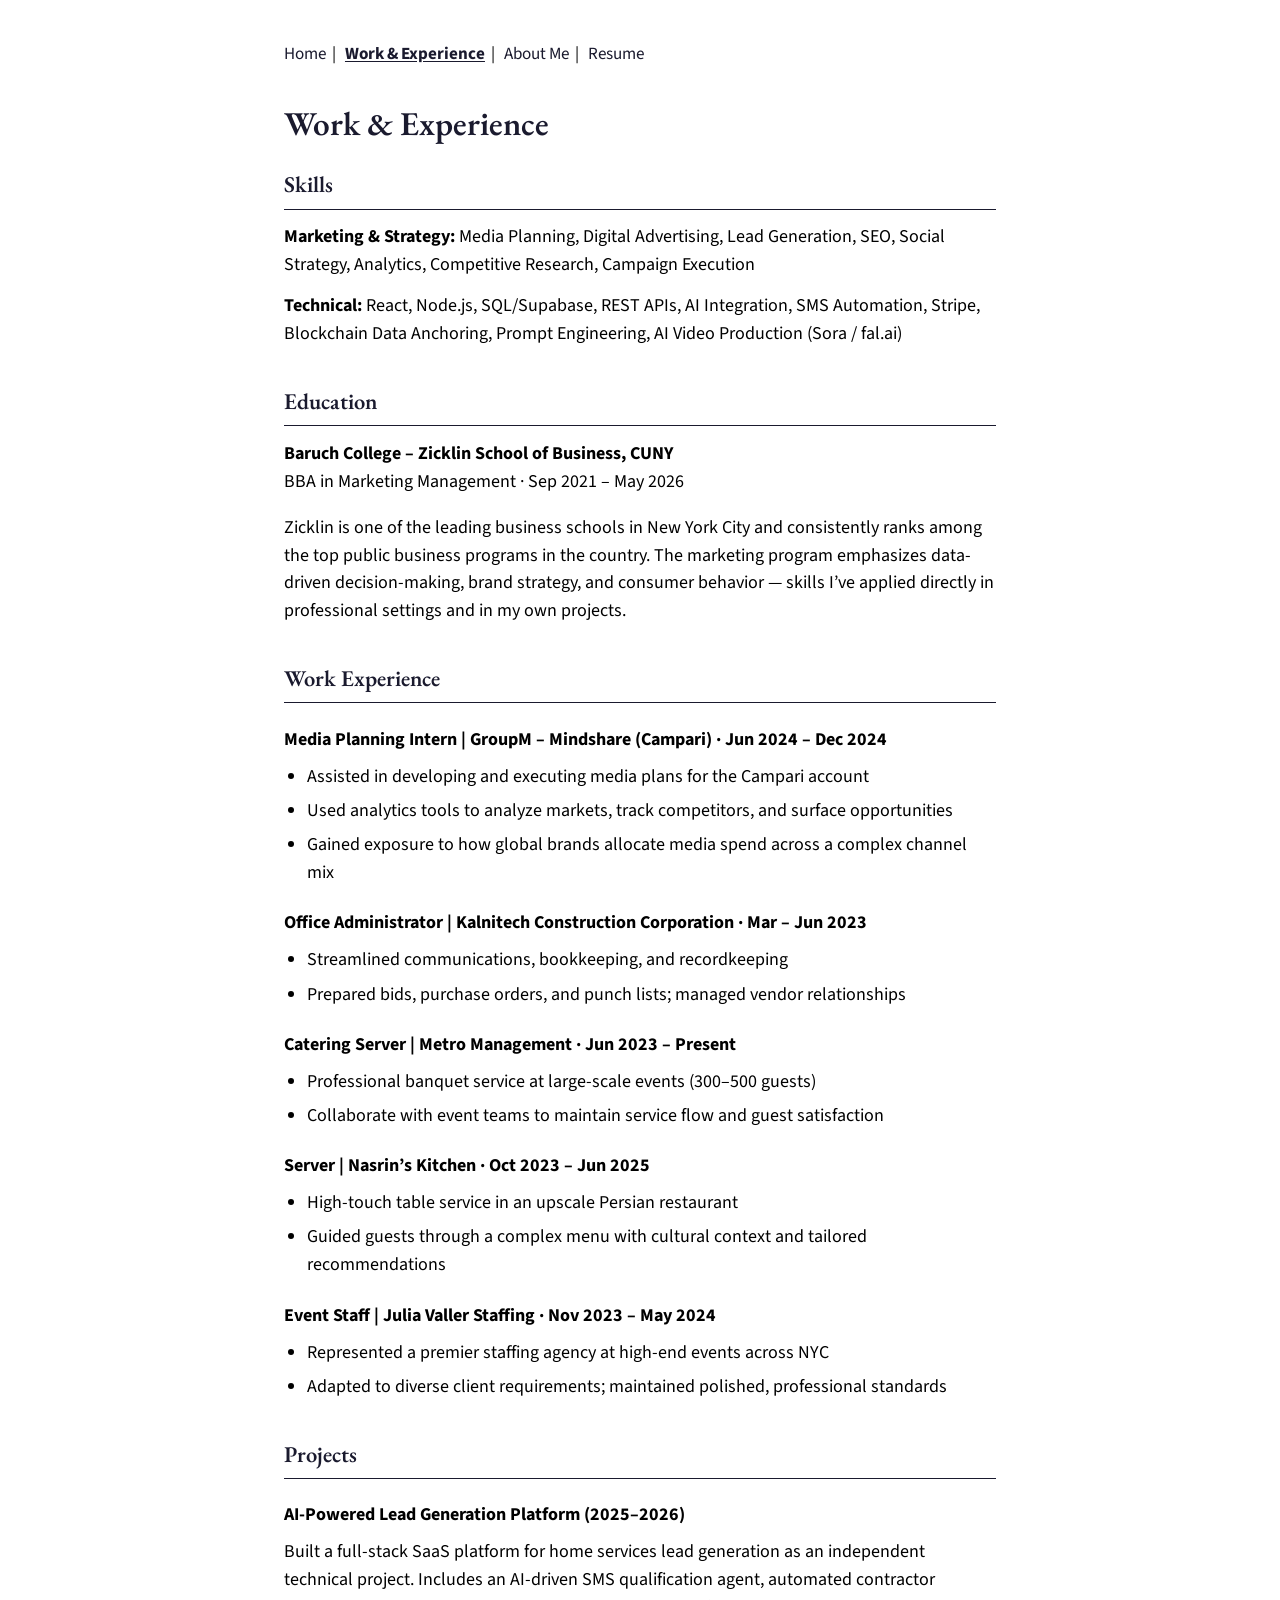
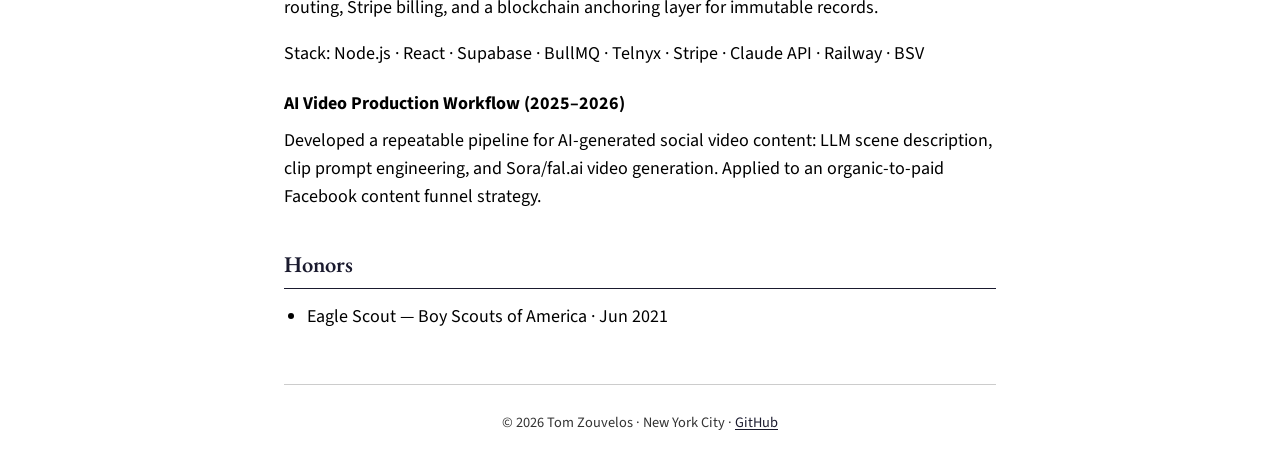
==== work.html @ a4581c30 "Add static personal site for GitHub Pages (HTML/CSS, SEO, sitemap) Made-with: Cursor" ====
<!DOCTYPE html>
<html lang="en">
<head>
  <meta charset="utf-8">
  <meta name="viewport" content="width=device-width, initial-scale=1">
  <title>Tom Zouvelos | Work &amp; Experience</title>
  <meta name="description" content="Tom Zouvelos — Marketing Management student at Baruch College Zicklin School of Business, CUNY. Media planning, digital marketing, and technical product development. New York City.">
  <meta name="keywords" content="Tom Zouvelos, Baruch College, Zicklin School of Business, marketing student NYC, GroupM Mindshare intern">
  <link rel="preconnect" href="https://fonts.googleapis.com">
  <link rel="preconnect" href="https://fonts.gstatic.com" crossorigin>
  <link href="https://fonts.googleapis.com/css2?family=EB+Garamond:ital,wght@0,400;0,600;1,400&family=Source+Sans+3:ital,wght@0,400;0,600;1,400&display=swap" rel="stylesheet">
  <link rel="stylesheet" href="style.css">
</head>
<body>
  <div class="site-wrap">
    <nav class="site-nav" aria-label="Primary">
      <a href="index.html">Home</a><span class="sep">|</span>
      <a href="work.html" class="nav-active">Work &amp; Experience</a><span class="sep">|</span>
      <a href="extra.html">About Me</a><span class="sep">|</span>
      <a href="resume.pdf" download="Tom_Zouvelos_Resume.pdf">Resume</a>
    </nav>

    <main>
      <h1>Work &amp; Experience</h1>

      <h2>Skills</h2>
      <div class="skills-block">
        <p><span class="skills-label">Marketing &amp; Strategy:</span> Media Planning, Digital Advertising, Lead Generation, SEO, Social Strategy, Analytics, Competitive Research, Campaign Execution</p>
        <p><span class="skills-label">Technical:</span> React, Node.js, SQL/Supabase, REST APIs, AI Integration, SMS Automation, Stripe, Blockchain Data Anchoring, Prompt Engineering, AI Video Production (Sora / fal.ai)</p>
      </div>

      <h2>Education</h2>
      <p><strong>Baruch College – Zicklin School of Business, CUNY</strong><br>
        BBA in Marketing Management · Sep 2021 – May 2026</p>
      <p>Zicklin is one of the leading business schools in New York City and consistently ranks among the top public business programs in the country. The marketing program emphasizes data-driven decision-making, brand strategy, and consumer behavior — skills I’ve applied directly in professional settings and in my own projects.</p>

      <h2>Work Experience</h2>

      <p class="job-title">Media Planning Intern | GroupM – Mindshare (Campari) · Jun 2024 – Dec 2024</p>
      <ul>
        <li>Assisted in developing and executing media plans for the Campari account</li>
        <li>Used analytics tools to analyze markets, track competitors, and surface opportunities</li>
        <li>Gained exposure to how global brands allocate media spend across a complex channel mix</li>
      </ul>

      <p class="job-title">Office Administrator | Kalnitech Construction Corporation · Mar – Jun 2023</p>
      <ul>
        <li>Streamlined communications, bookkeeping, and recordkeeping</li>
        <li>Prepared bids, purchase orders, and punch lists; managed vendor relationships</li>
      </ul>

      <p class="job-title">Catering Server | Metro Management · Jun 2023 – Present</p>
      <ul>
        <li>Professional banquet service at large-scale events (300–500 guests)</li>
        <li>Collaborate with event teams to maintain service flow and guest satisfaction</li>
      </ul>

      <p class="job-title">Server | Nasrin’s Kitchen · Oct 2023 – Jun 2025</p>
      <ul>
        <li>High-touch table service in an upscale Persian restaurant</li>
        <li>Guided guests through a complex menu with cultural context and tailored recommendations</li>
      </ul>

      <p class="job-title">Event Staff | Julia Valler Staffing · Nov 2023 – May 2024</p>
      <ul>
        <li>Represented a premier staffing agency at high-end events across NYC</li>
        <li>Adapted to diverse client requirements; maintained polished, professional standards</li>
      </ul>

      <h2>Projects</h2>

      <p class="job-title">AI-Powered Lead Generation Platform (2025–2026)</p>
      <p>Built a full-stack SaaS platform for home services lead generation as an independent technical project. Includes an AI-driven SMS qualification agent, automated contractor routing, Stripe billing, and a blockchain anchoring layer for immutable records.</p>
      <p>Stack: Node.js · React · Supabase · BullMQ · Telnyx · Stripe · Claude API · Railway · BSV</p>

      <p class="job-title">AI Video Production Workflow (2025–2026)</p>
      <p>Developed a repeatable pipeline for AI-generated social video content: LLM scene description, clip prompt engineering, and Sora/fal.ai video generation. Applied to an organic-to-paid Facebook content funnel strategy.</p>

      <h2>Honors</h2>
      <ul>
        <li>Eagle Scout — Boy Scouts of America · Jun 2021</li>
      </ul>
    </main>

    <footer class="site-footer">
      © 2026 Tom Zouvelos · New York City · <a href="#">GitHub</a>
    </footer>
  </div>
</body>
</html>
---- style.css ----
/* Tom Zouvelos — shared styles (chulkim.net–inspired, academic minimal) */

:root {
  --accent: #1a1a2e;
  --text: #000;
  --bg: #fff;
  --font-heading: "EB Garamond", Georgia, "Times New Roman", serif;
  --font-body: "Source Sans 3", system-ui, -apple-system, sans-serif;
}

*,
*::before,
*::after {
  box-sizing: border-box;
}

html {
  font-size: 18px;
  -webkit-text-size-adjust: 100%;
}

body {
  margin: 0;
  font-family: var(--font-body);
  font-weight: 400;
  line-height: 1.55;
  color: var(--text);
  background: var(--bg);
}

.site-wrap {
  max-width: 760px;
  margin: 0 auto;
  padding: 40px 24px;
}

a {
  color: var(--accent);
  text-decoration: underline;
  text-underline-offset: 2px;
}

a:hover {
  text-decoration-thickness: 2px;
}

.site-nav {
  font-size: 0.95rem;
  margin-bottom: 2rem;
  line-height: 1.6;
}

.site-nav a {
  text-decoration: none;
}

.site-nav a:hover {
  text-decoration: underline;
}

.site-nav .sep {
  margin: 0 0.35em;
  color: var(--text);
  text-decoration: none;
}

.site-nav a.nav-active {
  font-weight: 700;
  text-decoration: underline;
}

h1 {
  font-family: var(--font-heading);
  font-weight: 600;
  font-size: 1.85rem;
  color: var(--accent);
  margin: 0 0 1.25rem;
  line-height: 1.25;
}

h2 {
  font-family: var(--font-heading);
  font-weight: 600;
  font-size: 1.25rem;
  color: var(--accent);
  margin: 2rem 0 0.75rem;
  padding-bottom: 0.35rem;
  border-bottom: 1px solid var(--accent);
}

h2:first-of-type {
  margin-top: 1.25rem;
}

.intro-block h1 {
  margin-bottom: 0.35rem;
}

.tagline {
  margin: 0;
  font-size: 1rem;
}

.institution {
  margin: 0.15rem 0 0;
  font-size: 0.98rem;
}

.quick-links {
  margin: 1.25rem 0 0;
  font-size: 0.95rem;
  line-height: 1.7;
}

.quick-links .sep-inline {
  margin: 0 0.5em;
}

.headshot {
  float: left;
  width: 160px;
  height: 160px;
  margin-right: 24px;
  margin-bottom: 8px;
  border-radius: 4px;
  overflow: hidden;
  position: relative;
  background: var(--accent);
  display: flex;
  align-items: center;
  justify-content: center;
  flex-shrink: 0;
}

.headshot-img {
  position: absolute;
  inset: 0;
  width: 100%;
  height: 100%;
  object-fit: cover;
  z-index: 1;
  border-radius: 4px;
}

.headshot-initials {
  font-family: var(--font-heading);
  font-size: 2.35rem;
  font-weight: 600;
  color: #fff;
  z-index: 0;
  line-height: 1;
}

.intro-block::after {
  content: "";
  display: table;
  clear: both;
}

p {
  margin: 0 0 1rem;
}

ul {
  margin: 0 0 1rem;
  padding-left: 1.25rem;
}

li {
  margin-bottom: 0.35rem;
}

.job-title {
  font-weight: 700;
  margin: 1.25rem 0 0.5rem;
}

.job-title:first-child {
  margin-top: 0;
}

.skills-block p {
  margin-bottom: 0.75rem;
}

.skills-label {
  font-weight: 700;
}

.site-footer {
  margin-top: 3rem;
  padding-top: 1.5rem;
  border-top: 1px solid #ccc;
  text-align: center;
  font-size: 0.8rem;
  color: #333;
}

.site-footer a {
  color: var(--accent);
}
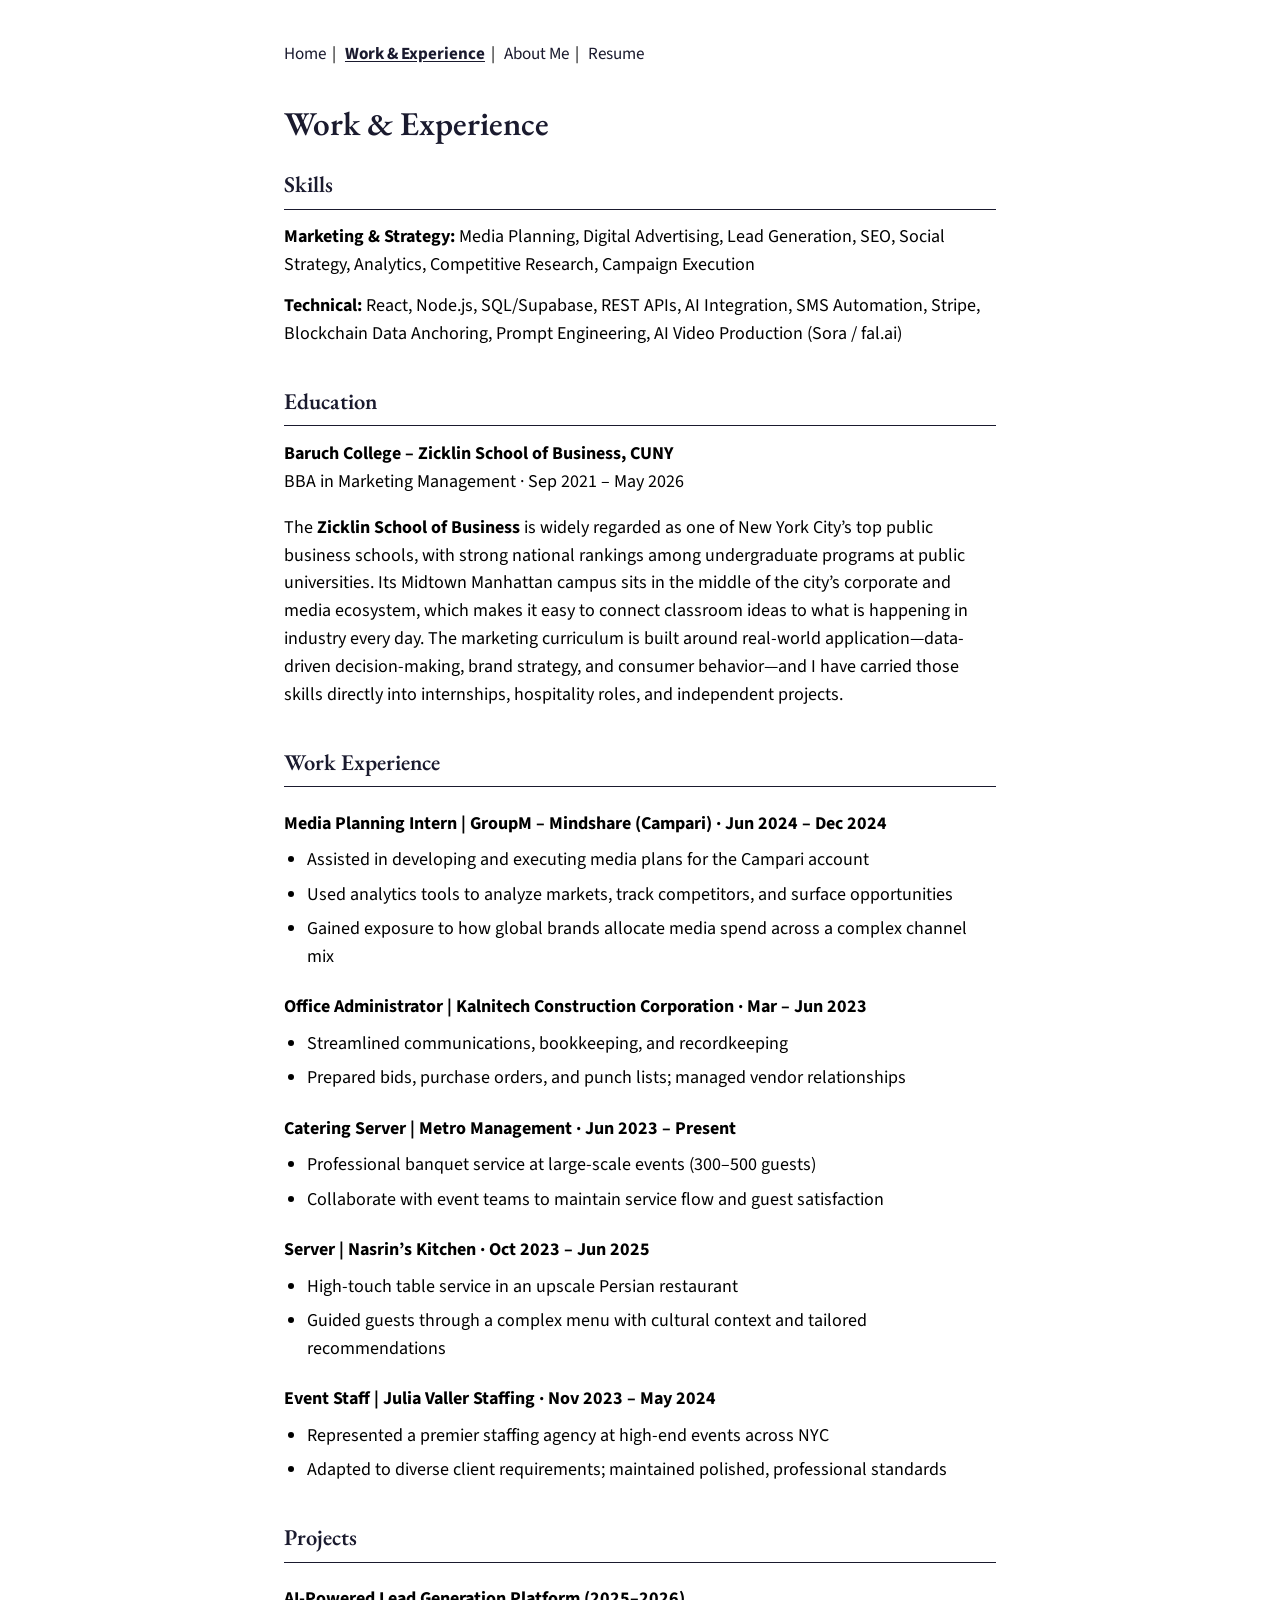
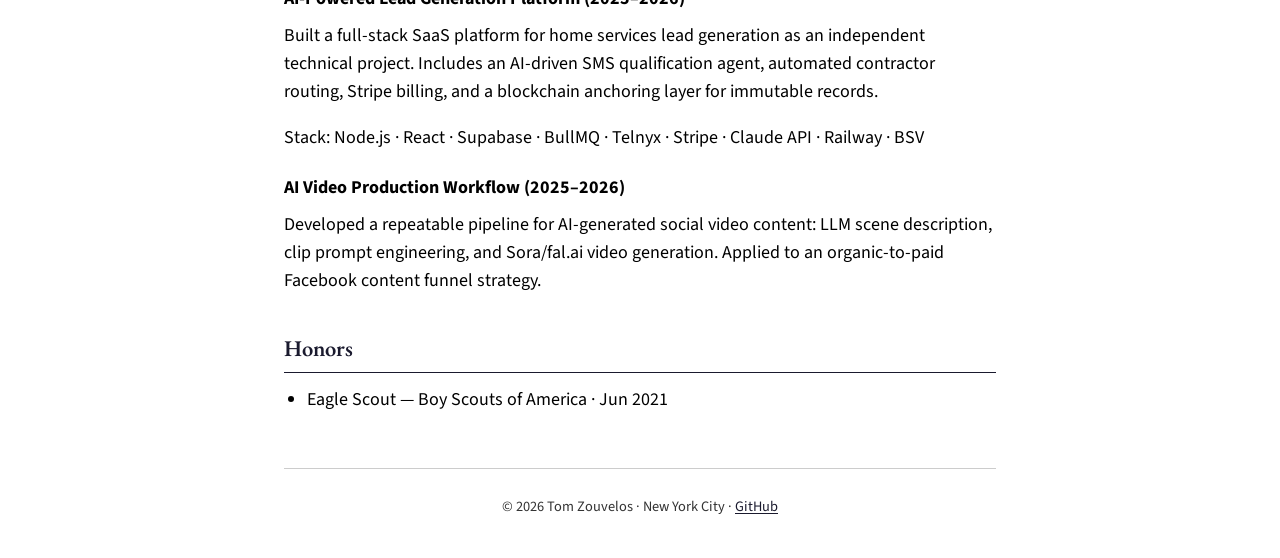
==== commit 30224450: "Expand work.html Education with Zicklin context and Midtown Made-with: Cursor" ====
--- a/work.html
+++ b/work.html
@@ -32,7 +32,7 @@
       <h2>Education</h2>
       <p><strong>Baruch College – Zicklin School of Business, CUNY</strong><br>
         BBA in Marketing Management · Sep 2021 – May 2026</p>
-      <p>Zicklin is one of the leading business schools in New York City and consistently ranks among the top public business programs in the country. The marketing program emphasizes data-driven decision-making, brand strategy, and consumer behavior — skills I’ve applied directly in professional settings and in my own projects.</p>
+      <p>The <strong>Zicklin School of Business</strong> is widely regarded as one of New York City’s top public business schools, with strong national rankings among undergraduate programs at public universities. Its Midtown Manhattan campus sits in the middle of the city’s corporate and media ecosystem, which makes it easy to connect classroom ideas to what is happening in industry every day. The marketing curriculum is built around real-world application—data-driven decision-making, brand strategy, and consumer behavior—and I have carried those skills directly into internships, hospitality roles, and independent projects.</p>
 
       <h2>Work Experience</h2>
 
--- a/style.css
+++ b/style.css
@@ -119,36 +119,19 @@
 .headshot {
   float: left;
   width: 160px;
-  height: 160px;
+  max-width: 100%;
   margin-right: 24px;
   margin-bottom: 8px;
-  border-radius: 4px;
-  overflow: hidden;
-  position: relative;
-  background: var(--accent);
-  display: flex;
-  align-items: center;
-  justify-content: center;
   flex-shrink: 0;
 }
 
-.headshot-img {
-  position: absolute;
-  inset: 0;
-  width: 100%;
-  height: 100%;
-  object-fit: cover;
-  z-index: 1;
+.headshot img {
+  display: block;
+  width: 160px;
+  max-width: 100%;
+  height: auto;
+  object-fit: contain;
   border-radius: 4px;
-}
-
-.headshot-initials {
-  font-family: var(--font-heading);
-  font-size: 2.35rem;
-  font-weight: 600;
-  color: #fff;
-  z-index: 0;
-  line-height: 1;
 }
 
 .intro-block::after {
